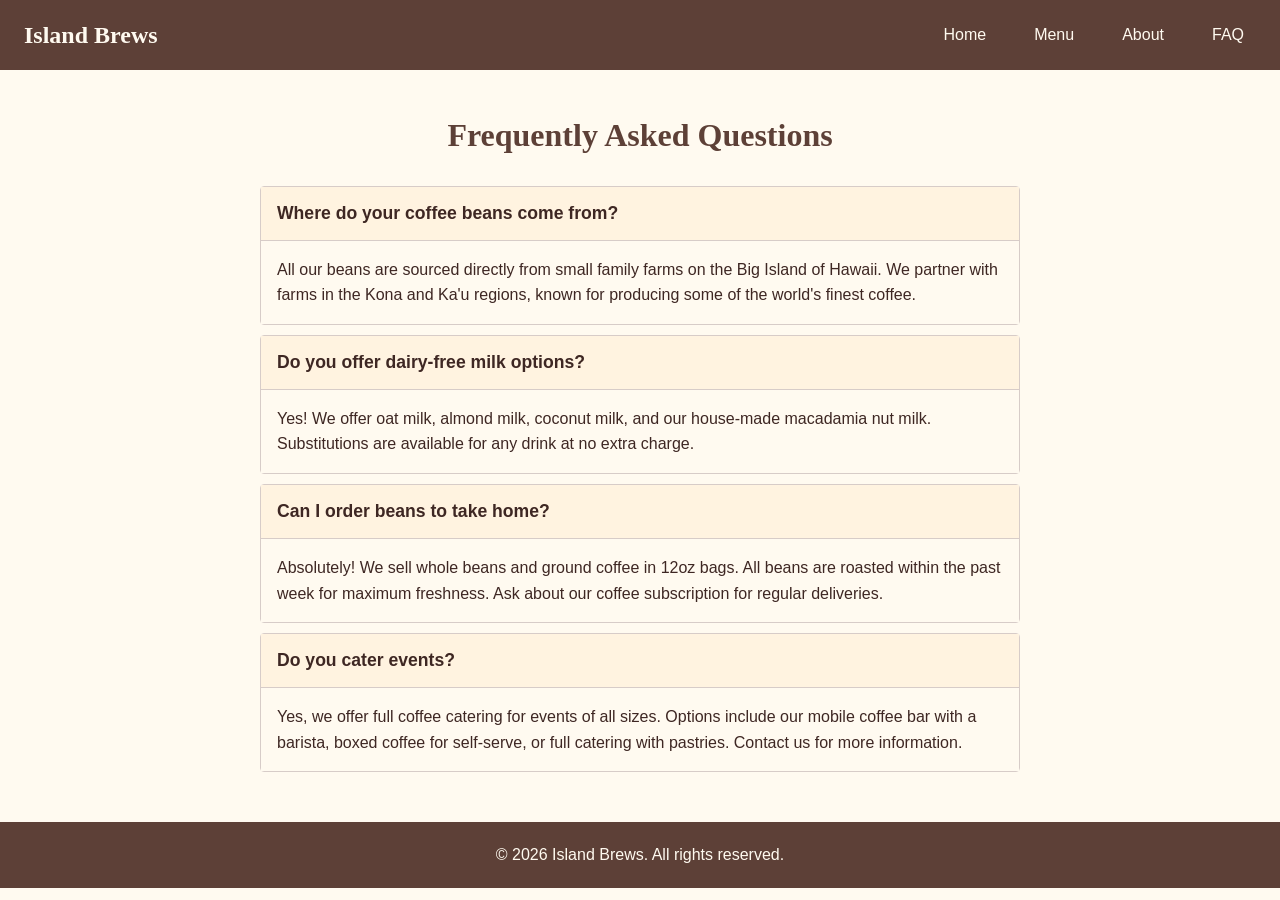
==== island-brews/faq.html @ 6a3e8e41 "Assignment 14 Added HTML and CSS for FAQ page" ====
<!DOCTYPE html>
<html lang="en">
  <head>
    <meta charset="UTF-8">
    <meta name="viewport" content="width=device-width, initial-scale=1.0">
    <title>Island Brews - FAQ</title>
    <link rel="stylesheet" href="faq.css">
  </head>
  <body>
    <header>
      <div class="logo">Island Brews</div>
      <nav>
        <ul>
          <li><a href="index.html">Home</a></li>
          <li><a href="menu.html">Menu</a></li>
          <li><a href="about.html">About</a></li>
          <li><a href="faq.html">FAQ</a></li>
        </ul>
      </nav>
    </header>

    <main>
      <h1>Frequently Asked Questions</h1>

      <section class="faq-section">

        <!-- ===========================
             PART 1: FAQ Accordion HTML
             =========================== -->

        <!-- Question 1 -->
        <div class="faq-item">
          <!-- Step 1: Fill in the button element -->
          <!-- Use: <button> tag, class "faq-question", and aria-expanded="false" -->
          <button class="faq-question" aria-expanded="false">
            Where do your coffee beans come from?
          </button>
          <!-- Step 2: Fill in the answer div -->
          <!-- Use: <div> tag, class "faq-answer" -->
          <div class="faq-answer">
            <p>All our beans are sourced directly from small family farms on the Big Island of Hawaii. We partner with farms in the Kona and Ka'u regions, known for producing some of the world's finest coffee.</p>
          </div>
        </div>

        <!-- Question 2 -->
        <div class="faq-item">
          <button class="faq-question" aria-expanded="false">
            Do you offer dairy-free milk options?
          </button>
          <div class="faq-answer">
            <p>Yes! We offer oat milk, almond milk, coconut milk, and our house-made macadamia nut milk. Substitutions are available for any drink at no extra charge.</p>
          </div>
        </div>

        <!-- Question 3 -->
        <div class="faq-item">
          <button class="faq-question" aria-expanded="false">
            Can I order beans to take home?
          </button>
          <div class="faq-answer">
            <p>Absolutely! We sell whole beans and ground coffee in 12oz bags. All beans are roasted within the past week for maximum freshness. Ask about our coffee subscription for regular deliveries.</p>
          </div>
        </div>

        <!-- Question 4 -->
        <div class="faq-item">
          <button class="faq-question" aria-expanded="false">
            Do you cater events?
          </button>
          <div class="faq-answer">
            <p>Yes, we offer full coffee catering for events of all sizes. Options include our mobile coffee bar with a barista, boxed coffee for self-serve, or full catering with pastries. Contact us for more information.</p>
          </div>
        </div>

      </section>
    </main>

    <footer>
      <p>&copy; 2026 Island Brews. All rights reserved.</p>
    </footer>
  </body>
</html>
---- island-brews/faq.css ----
/* ===================
   Island Brews FAQ Styles
   ===================

   Colors you'll need:
   - Coffee Brown: #5D4037
   - Light Brown: #8D6E63
   - Tropical Orange: #C65500
   - Dark Roast: #3E2723
   - Cream: #FFFAF0
   - Light Peach: #FFF3E0
   - Warm Gray: #D7CCC8
*/

/* ===================
   Reset & Base Styles
   =================== */

* {
  box-sizing: border-box;
  margin: 0;
  padding: 0;
}

body {
  font-family: 'Segoe UI', Tahoma, sans-serif;
  font-size: 16px;
  line-height: 1.6;
  color: #3E2723;
  background-color: #FFFAF0;
}

/* ===================
   Header & Navigation
   (reusing styles from homepage)
   =================== */

header {
  display: flex;
  justify-content: space-between;
  align-items: center;
  background-color: #5D4037;
  padding: 16px 24px;
}

.logo {
  font-family: Georgia, serif;
  font-size: 1.5rem;
  font-weight: bold;
  color: #FFFAF0;
}

nav ul {
  display: flex;
  gap: 24px;
  list-style: none;
}

nav a {
  color: #FFFAF0;
  text-decoration: none;
  padding: 8px 12px;
}

nav a:hover {
  color: #8D6E63;
  background-color: rgba(255, 255, 255, 0.1);
  border-radius: 4px;
}

/* ===================
   Footer
   =================== */

footer {
  background-color: #5D4037;
  color: #FFFAF0;
  text-align: center;
  padding: 20px;
}

/* ===================
   Page Heading
   =================== */

main h1 {
  font-family: Georgia, serif;
  color: #5D4037;
  text-align: center;
  margin: 40px 0 24px;
}

/* ===================
   FAQ Section Layout
   =================== */

.faq-section {
  max-width: 800px;
  margin: 0 auto;
  padding: 0 20px 40px;
}

/* ===================
   PART 2: FAQ Item Styling
   =================== */

/* Step 1: Style each FAQ item wrapper */
.faq-item {
  margin-bottom: 10px;          /* Use 10px for space between items */
  border: 1px solid #D7CCC8;    /* Use 1px solid #D7CCC8 */
  border-radius: 4px;           /* Use 4px for slightly rounded corners */
}

/* Step 2: Style the FAQ question buttons */
.faq-question {
  width: 100%;                  /* Use 100% to span full width */
  text-align: left;             /* Use "left" so text aligns left */
  padding: 16px;                /* Use 16px */
  font-size: 1.1rem;            /* Use 1.1rem */
  font-weight: bold;            /* Use "bold" */
  color: #3E2723;               /* Use dark roast: #3E2723 */
  background: #FFF3E0;          /* Use light peach: #FFF3E0 */
  border: none;                 /* Use "none" (the faq-item has the border) */
  cursor: pointer;              /* Use "pointer" for clickable hand icon */
}

/* Step 3: Add hover effect for questions */
.faq-question:hover {
  background: #D7CCC8;             /* Use warm gray: #D7CCC8 */
}

/* Step 4: Add focus state for keyboard users */
/* This is important for accessibility! When someone uses Tab to
   navigate, they need to see which button is focused. */
.faq-question:focus {
  outline: 2px solid #C65500;    /* Use 2px solid #C65500 (tropical orange outline) */
  outline-offset: 2px;           /* Use 2px (adds space between outline and button) */
}

/* Step 5: Style the FAQ answers */
.faq-answer {
  padding: 16px;                   /* Use 16px */
  background: #FFFAF0;             /* Use cream: #FFFAF0 */
  border-top: 1px solid #D7CCC8;   /* Use 1px solid #D7CCC8 */
}

/* ===================
   Preparing for JavaScript (Week 15)
   =================== */

/* This rule will be used next week when JavaScript
   adds the "hidden" class to answers.
   For now, all answers are visible! */
.faq-answer.hidden {
  display: none;
}
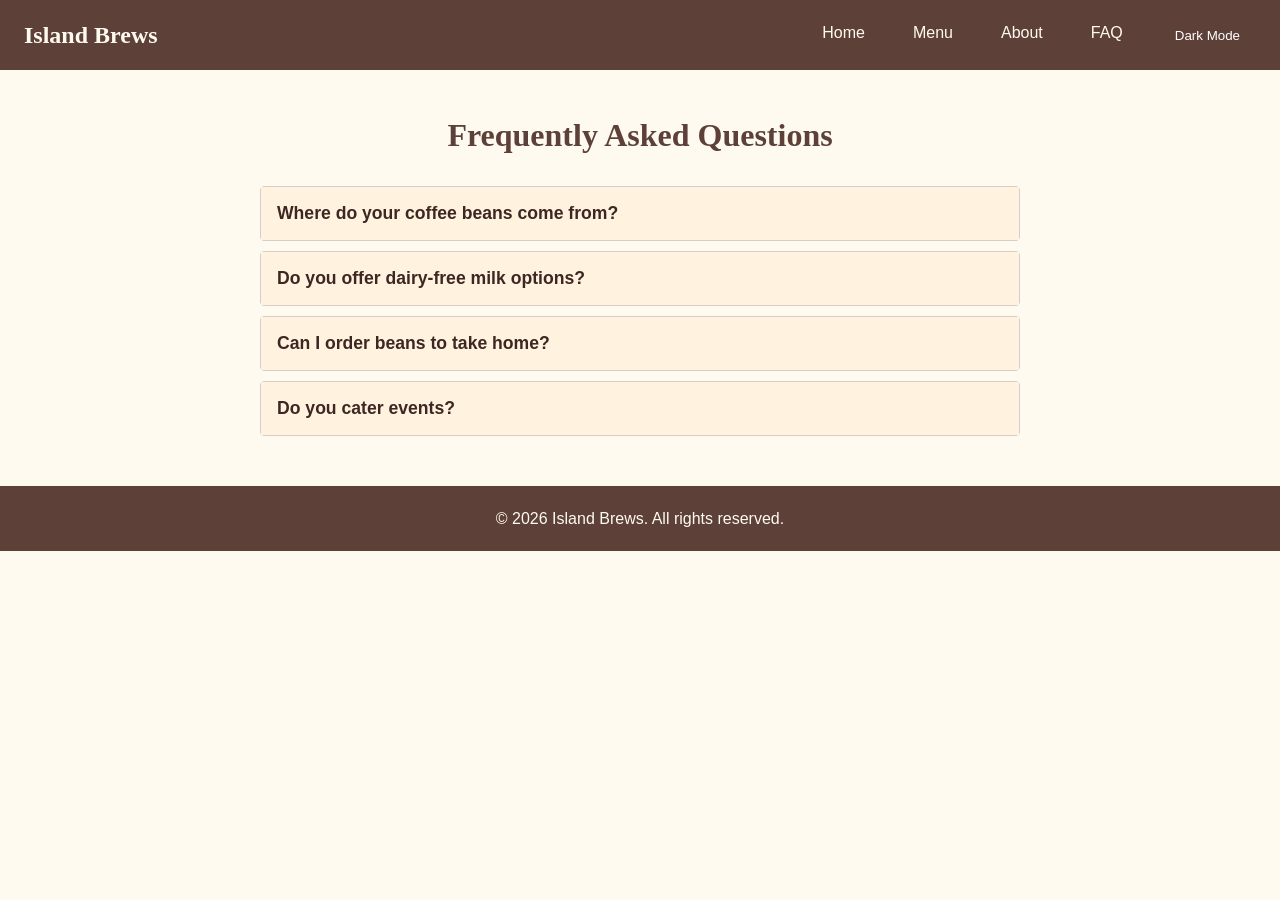
==== commit c3931798: "Assignment 15 Added JavaScript for FAQs and Dark Mode button" ====
--- a/island-brews/faq.html
+++ b/island-brews/faq.html
@@ -15,6 +15,7 @@
           <li><a href="menu.html">Menu</a></li>
           <li><a href="about.html">About</a></li>
           <li><a href="faq.html">FAQ</a></li>
+          <li><button class="theme-toggle">Dark Mode</button></li>
         </ul>
       </nav>
     </header>
@@ -78,5 +79,6 @@
     <footer>
       <p>&copy; 2026 Island Brews. All rights reserved.</p>
     </footer>
+    <script src="faq.js"></script>
   </body>
 </html>
--- a/island-brews/faq.css
+++ b/island-brews/faq.css
@@ -153,4 +153,74 @@
    For now, all answers are visible! */
 .faq-answer.hidden {
   display: none;
+}
+
+
+/* ===================
+   Dark Mode Overrides
+   =================== */
+
+body.dark-mode {
+  background-color: #3E2723;
+  color: #EFEBE9;
+}
+
+body.dark-mode header {
+  background-color: #4E342E;
+}
+
+body.dark-mode nav a {
+  color: #EFEBE9;
+}
+
+body.dark-mode nav a:hover {
+  color: #FFB74D;
+}
+
+body.dark-mode h1,
+body.dark-mode h2 {
+  color: #BCAAA4;
+}
+
+body.dark-mode .faq-question {
+  background: #4E342E;
+  color: #EFEBE9;
+  border-color: #5D4037;
+}
+
+body.dark-mode .faq-question:hover {
+  background: #5D4037;
+}
+
+body.dark-mode .faq-answer {
+  background: #3E2723;
+  color: #EFEBE9;
+  border-color: #5D4037;
+}
+
+body.dark-mode .theme-toggle {
+  background: #BCAAA4;
+  color: #3E2723;
+}
+
+body.dark-mode .theme-toggle:hover {
+  background: #D7CCC8;
+}
+
+body.dark-mode footer {
+  background-color: #4E342E;
+}
+
+/* Theme toggle button styling */
+.theme-toggle {
+  background: #5D4037;
+  color: white;
+  border: none;
+  padding: 8px 16px;
+  border-radius: 4px;
+  cursor: pointer;
+}
+
+.theme-toggle:hover {
+  background: #8D6E63;
 }
